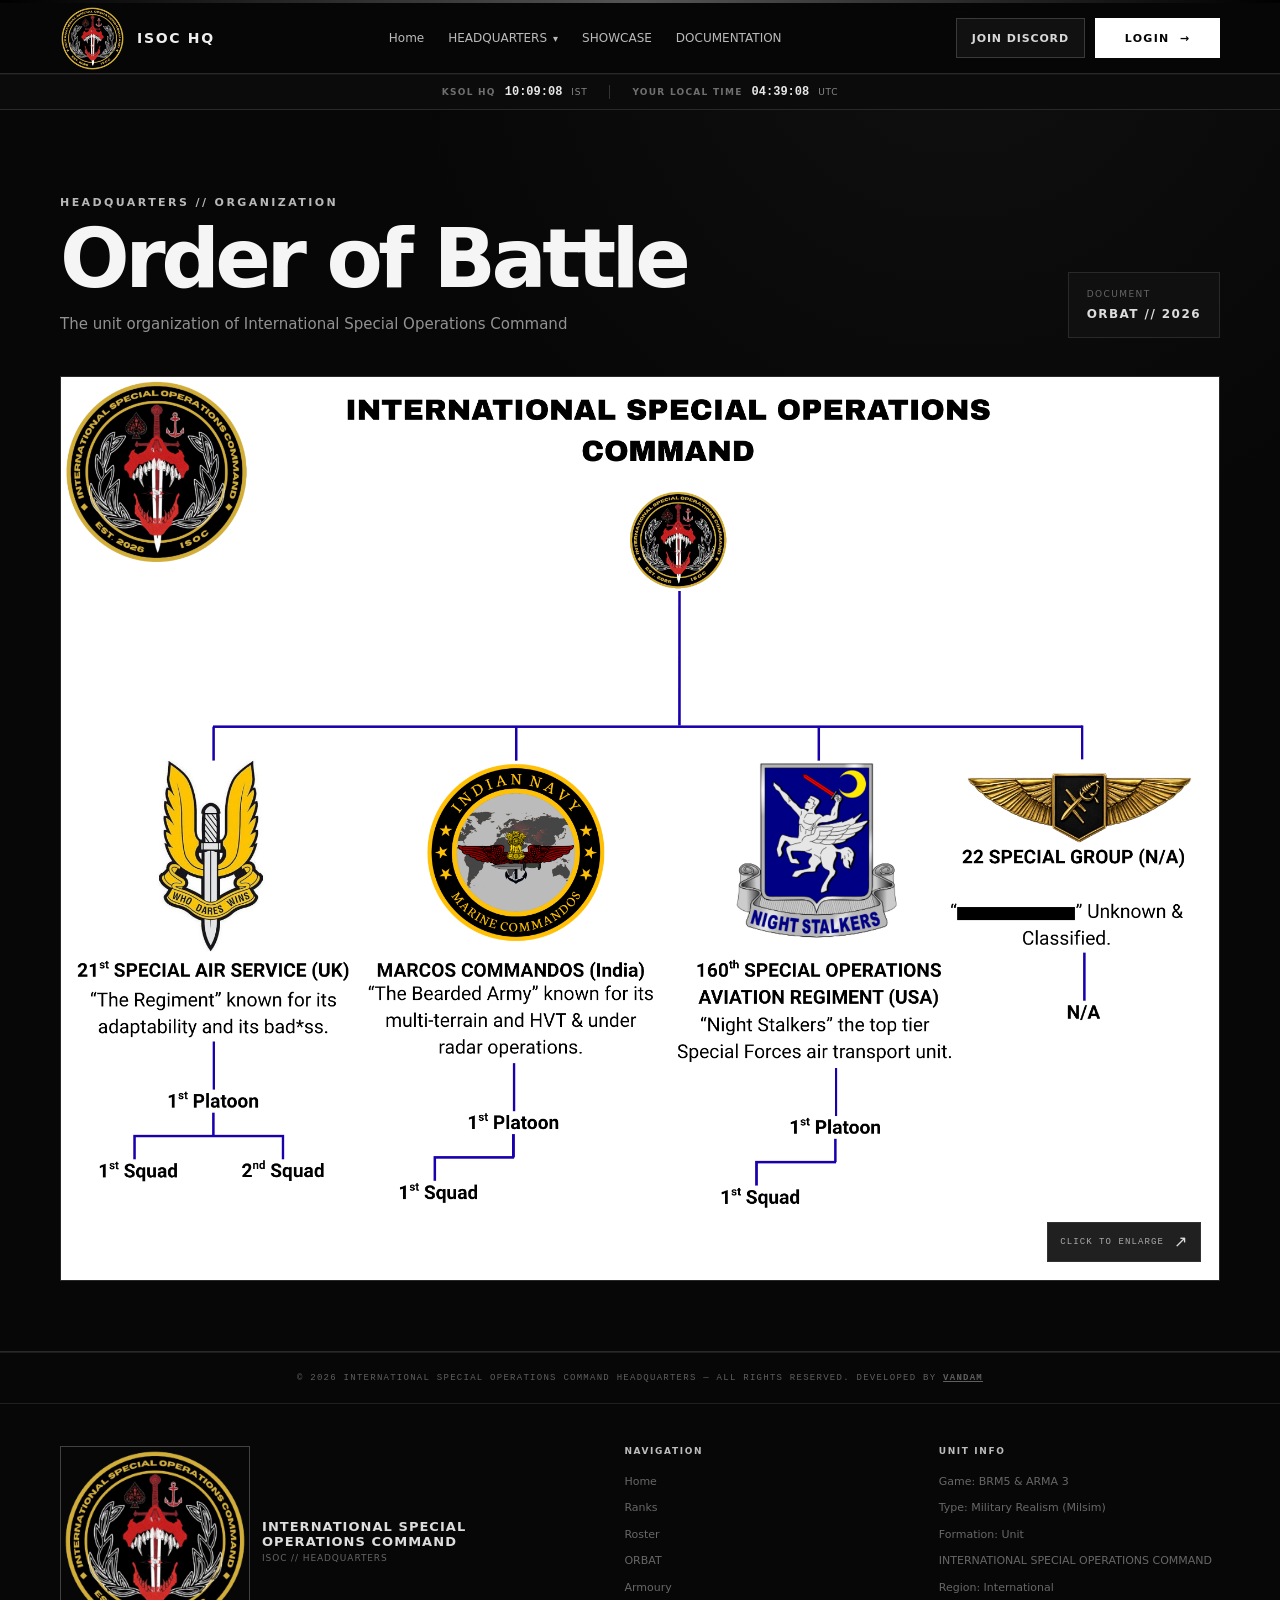
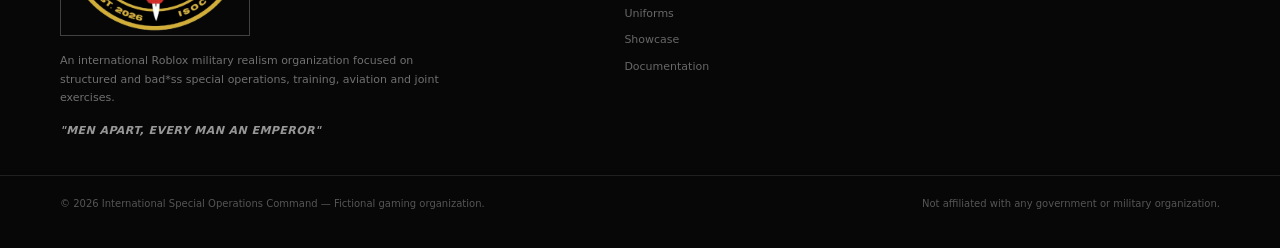
==== appointments.html @ 15262d45 "v0.1" ====
<!doctype html>
<html lang="en">
<head>
    <meta charset="utf-8">
    <meta name="viewport" content="width=device-width, initial-scale=1">

    <title>ISOC - ORBAT</title>

    <link rel="icon" type="image/png" href="web_media/2.png">

    <link rel="stylesheet" href="styles.css">
    <link rel="stylesheet" href="appointments.css">
</head>

<body>

<div class="top"></div>

<!-- NAVIGATION -->
<nav>
  <div class="wrap nav">
    <a class="brand" href="index.html">
      <img src="web_media/INSIGNIA-removebg-preview.png" alt="ISOC Logo" class="nav-logo">
      <span>ISOC HQ</span>
    </a>

    <div class="links">
                
        <a href="index.html">
          Home
        </a>
      <!-- <a href="index.html#about">FACTION STATS</a> -->

      <div class="nav-dropdown">
        <button class="nav-dropdown-toggle" type="button" aria-expanded="false">
          HEADQUARTERS <span class="nav-chevron">▾</span>
        </button>
        <div class="nav-dropdown-menu">
          <a href="ranks.html" class="nav-dropdown-item">
            <span class="dropdown-index">01</span>
            <span>
              <strong>RANKS</strong>
              <small>Rank structure &amp; requirements</small>
            </span>
          </a>
          <a href="roster.html" class="nav-dropdown-item">
            <span class="dropdown-index">02</span>
            <span>
              <strong>ROSTER</strong>
              <small>Faction personnel directory</small>
            </span>
          </a>
          <a href="appointments.html" class="nav-dropdown-item">
            <span class="dropdown-index">03</span>
            <span>
              <strong>ORBAT</strong>
              <small>Organization &amp; appointments</small>
            </span>
          </a>
          <!-- <a href="awards.html" class="nav-dropdown-item">
            <span class="dropdown-index">04</span>
            <span>
              <strong>DECORATIONS</strong>
              <small>Tabs, badges &amp; decorations</small>
            </span>
          </a> -->
           <!-- <a href="qualifications.html" class="nav-dropdown-item">
            <span class="dropdown-index">05</span>
            <span>
              <strong>QUALIFICATIONS</strong>
              <small>Courses, trainings &amp; evaluation boards</small>
            </span>
          </a> -->
          <a href="armoury.html"class="nav-dropdown-item">
            <span class="dropdown-index">04</span>
            <span>
              <strong>ARMOURY</strong>
              <small>Sanctioned weapon systems &amp; mods</small>
            </span>
          </a>
          <a href="uniforms.html" class="nav-dropdown-item">
            <span class="dropdown-index">05</span>
            <span>
              <strong>UNIFORMS</strong>
              <small>Faction dress &amp; uniform codes</small>
            </span>
          </a>
        </div>
      </div>
      <!-- <a href="help.html">HELP CENTRE</a> -->
      <a href="media.html">SHOWCASE</a>
      <a href="documentation.html">DOCUMENTATION</a>
    </div>

    <div class="nav-actions">
      <a href="https://discord.gg/BPrtmmkZ6" class="discord-btn" target="_blank" rel="noopener">JOIN DISCORD</a>
      <a href="login.html" class="enlist-btn">
        <span class="enlist-text">LOGIN</span>
        <span class="enlist-arrow">→</span>
      </a>
    </div>
  </div>
</nav>


<!-- TIME STRIP -->
<div class="time-strip">

    <div class="wrap time-strip-inner">

        <div class="time-block">
            <span class="time-label">KSOL HQ</span>
            <span id="hq-time" class="time-value">--:--:--</span>
            <span class="time-zone">IST</span>
        </div>

        <div class="time-divider"></div>

        <div class="time-block">
            <span class="time-label">YOUR LOCAL TIME</span>
            <span id="local-time" class="time-value">--:--:--</span>
            <span id="local-zone" class="time-zone">LOCAL</span>
        </div>

    </div>

</div>


<main class="orbat-page">

    <!-- =====================================================
         ORBAT
    ====================================================== -->

    <section class="orbat-hero">

        <div class="wrap">

            <div class="orbat-heading">

                <div>
                    <div class="k">
                        HEADQUARTERS // ORGANIZATION
                    </div>

                    <h1>
                        Order of Battle
                    </h1>

                    <p>
                        The unit organization of International Special Operations Command
                    </p>
                </div>

                <div class="orbat-reference">
                    <span>DOCUMENT</span>
                    <strong>ORBAT // 2026</strong>
                </div>

            </div>


            <!-- CLICKABLE ORBAT -->
            <div
                class="orbat-viewer"
                id="orbatViewer"
                role="button"
                tabindex="0"
                aria-label="Enlarge Order of Battle"
            >

                <img
                    src="web_media/ISOC_ORBAT.png"
                    alt="International Special Operations Command Order of Battle"
                    id="orbatImage"
                >

                <div class="orbat-overlay">
                    <span>CLICK TO ENLARGE</span>
                    <span class="orbat-expand">↗</span>
                </div>

            </div>

        </div>

    </section>


    <!-- =====================================================
         APPOINTMENTS
    ====================================================== -->
<!-- 
    <section class="appointments-section">

        <div class="wrap">

            <div class="appointments-header">

                <div>
                    <div class="k">
                        HEADQUARTERS // PERSONNEL STRUCTURE
                    </div>

                    <h2>
                        Appointments
                    </h2>

                    <p>
                        Command, directorate and unit appointments
                        within the Kali Special Operations Legion.
                    </p>
                </div>

                <div class="appointment-count">
                    <span>ESTABLISHMENT</span>
                    <strong id="appointmentCount">00</strong>
                </div>

            </div>


            <div
                id="appointmentsContainer"
                class="appointments-container"
            ></div>

        </div>

    </section> -->

</main>


<!-- =====================================================
     IMAGE LIGHTBOX
====================================================== -->

<div
    class="orbat-lightbox"
    id="orbatLightbox"
    aria-hidden="true"
>

    <button
        class="lightbox-close"
        id="lightboxClose"
        type="button"
        aria-label="Close image"
    >
        ×
    </button>

    <div class="lightbox-content">

        <img
            src="web_media/ISOC_ORBAT.png"
            alt="Enlarged ISOC Order of Battle"
        >

    </div>

</div>


<!-- FOOTER -->
<footer class="site-footer">

    <!-- TOP COPYRIGHT LINE -->
    <div class="footer-top">

        <div class="wrap footer-top-inner">© 2026 INTERNATIONAL SPECIAL OPERATIONS COMMAND HEADQUARTERS — ALL RIGHTS RESERVED. DEVELOPED BY <a href="https://www.instagram.com/obi_onenairobi/"><b><u>VANDAM</u></b></a></div>

    </div>


    <!-- MAIN FOOTER -->
    <div class="footer-main">

        <div class="wrap footer-grid">


            <!-- =================================================
                 ORGANIZATION INFO
            ================================================== -->

            <div class="footer-brand">

                <div class="footer-brand-title">

                    <img src="web_media/INSIGNIA-removebg-preview.png" alt="KSOL Logo" class="footer-logo">

                    <div>

                        <strong>
                            INTERNATIONAL SPECIAL OPERATIONS COMMAND
                        </strong>

                        <small>
                            ISOC // HEADQUARTERS
                        </small>

                    </div>

                </div>


                <p>
                    An international Roblox military realism
                    organization focused on structured and bad*ss
                    special operations, training,
                    aviation and joint exercises.
                </p>


                <em>
                    "MEN APART, EVERY MAN AN EMPEROR"
                </em>

            </div>



            <!-- =================================================
                 NAVIGATION
            ================================================== -->

            <div class="footer-column">

                <h4>
                    NAVIGATION
                </h4>

                <a href="index.html">
                    Home
                </a>

                <a href="ranks.html">
                    Ranks
                </a>

                <a href="roster.html">
                    Roster
                </a>

                <a href="appointments.html">
                    ORBAT
                </a>

                <!-- <a href="awards.html">
                    Decorations
                </a>

                <a href="qualifications.html">
                    Qualifications
                </a> -->
                <a href="armoury.html">
                    Armoury
                </a>
                <a href="uniforms.html">
                    Uniforms
                </a>
                <!-- <a href="#">
                    Job Centre
                </a> -->
                <a href="media.html">
                    Showcase
                </a>
                <a href="documentation.html">
                    Documentation
                </a>

            </div>



            <!-- =================================================
                 UNIT INFORMATION
            ================================================== -->

            <div class="footer-column">

                <h4>
                    UNIT INFO
                </h4>

                <span>
                    Game: BRM5 & ARMA 3
                </span>

                <span>
                    Type: Military Realism (Milsim)
                </span>

                <span>
                    Formation: Unit
                </span>

                <span>
                    INTERNATIONAL SPECIAL OPERATIONS COMMAND
                </span>

                <span>
                    Region: International
                </span>

            </div>

        </div>

    </div>


    <!-- =========================================================
         BOTTOM LEGAL LINE
    ========================================================== -->

    <div class="footer-bottom">

        <div class="wrap footer-bottom-inner">

            <span>
                © 2026 International Special Operations Command —
                Fictional gaming organization.
            </span>

            <span>
                Not affiliated with any government or military organization.
            </span>

        </div>

    </div>

</footer>


<script src="script.js"></script>
<script src="appointments.js"></script>

</body>
</html>
---- styles.css ----
/* =========================================================
   GLOBAL VARIABLES
========================================================= */

:root {
      /* Main colors */
      --bg: #070707;
      --p: #0d0d0d;
      --p2: #151515;

      /* Borders / separators */
      --line: #292929;
      --line-light: #3b3b3b;

      /* Text */
      --text: #eeeeee;
      --muted: #8d8d8d;
      --silver: #b8b8b8;
      --white: #f5f5f5;

      /* Accent shades */
      --graphite: #1b1b1b;
      --charcoal: #111111;
      --black: #000000;
}


/* =========================================================
   GLOBAL RESET
========================================================= */

* {
      box-sizing: border-box;
}


html {
      scroll-behavior: smooth;
}


body {
      margin: 0;

      background:
            radial-gradient(circle at 75% 0,
                  rgba(120, 120, 120, 0.08),
                  transparent 35rem),
            var(--bg);

      color: var(--text);

      font:
            14px system-ui,
            -apple-system,
            BlinkMacSystemFont,
            "Segoe UI",
            sans-serif;
}


a {
      color: inherit;

      text-decoration: none;
}


/* =========================================================
   MAIN CONTAINER
========================================================= */

.wrap {
      width: min(1160px, calc(100% - 36px));

      margin: auto;
}


/* =========================================================
   TOP ACCENT LINE
========================================================= */

.top {
      height: 3px;

      background:
            linear-gradient(90deg,
                  #000000,
                  #555555,
                  #000000);
}


/* =========================================================
   NAVIGATION
========================================================= */

nav {
      position: sticky;

      top: 0;

      z-index: 5;

      background: rgba(7, 7, 7, 0.94);

      backdrop-filter: blur(10px);

      border-bottom: 1px solid var(--line);
}


.nav {
      height: 70px;

      display: flex;

      align-items: center;

      justify-content: space-between;
}


/* =========================================================
   NAV ACTIONS
========================================================= */

.nav-actions {
      display: flex;

      align-items: center;

      gap: 10px;
}


/* =========================================================
   JOIN DISCORD BUTTON
========================================================= */

.discord-btn {
      display: inline-flex;

      align-items: center;
      justify-content: center;

      height: 40px;

      padding: 0 15px;

      border: 1px solid #3a3a3a;

      background: #111111;

      color: #d8d8d8;

      font-size: 11px;

      font-weight: 800;

      letter-spacing: 0.08em;

      transition:
            background 0.2s ease,
            border-color 0.2s ease,
            color 0.2s ease;
}


.discord-btn:hover {
      background: #1b1b1b;

      border-color: #666666;

      color: #ffffff;
}


/* =========================================================
   ENLIST BUTTON
========================================================= */

.enlist-btn {
      position: relative;

      display: inline-flex;

      align-items: center;
      justify-content: center;

      gap: 10px;

      height: 40px;

      min-width: 125px;

      padding: 0 15px;

      overflow: hidden;

      border: 1px solid #ffffff;

      background: #ffffff;

      color: #050505;

      font-size: 11px;

      font-weight: 900;

      letter-spacing: 0.12em;

      text-decoration: none;

      isolation: isolate;

      transition:
            color 0.25s ease,
            background 0.25s ease;
}


/* Moving scan line */

.enlist-btn::before {
      content: "";

      position: absolute;

      top: 0;
      left: -120%;

      width: 80%;
      height: 100%;

      background:
            linear-gradient(90deg,
                  transparent,
                  rgba(0, 0, 0, 0.18),
                  transparent);

      transform: skewX(-20deg);

      animation:
            enlistScan 2.8s linear infinite;

      z-index: -1;
}


/* Nanotech grid */

.enlist-btn::after {
      content: "";

      position: absolute;

      inset: 3px;

      background:
            linear-gradient(90deg,
                  transparent 48%,
                  rgba(0, 0, 0, 0.10) 49%,
                  transparent 50%),
            linear-gradient(0deg,
                  transparent 48%,
                  rgba(0, 0, 0, 0.10) 49%,
                  transparent 50%);

      background-size: 8px 8px;

      opacity: 0;

      transition: opacity 0.25s ease;

      pointer-events: none;
}


.enlist-btn:hover {
      background: #050505;

      color: #ffffff;
}


.enlist-btn:hover::after {
      opacity: 1;
}


.enlist-btn:hover .enlist-arrow {
      transform: translateX(4px);
}


.enlist-text,
.enlist-arrow {
      position: relative;

      z-index: 2;
}


.enlist-arrow {
      transition:
            transform 0.2s ease;
}


/* =========================================================
   ENLIST ANIMATION
========================================================= */

@keyframes enlistScan {

      0% {
            left: -120%;
      }

      100% {
            left: 150%;
      }

}


/* =========================================================
   LIVE TIME STRIP
========================================================= */

.time-strip {
      width: 100%;

      background: #0b0b0b;

      border-bottom: 1px solid var(--line);

      border-top: 1px solid #151515;
}


.time-strip-inner {
      min-height: 34px;

      display: flex;

      align-items: center;

      justify-content: center;

      gap: 22px;
}


.time-block {
      display: flex;

      align-items: center;

      gap: 9px;
}


.time-label {
      color: #6f6f6f;

      font-size: 9px;

      font-weight: 800;

      letter-spacing: 0.14em;
}


.time-value {
      color: #e8e8e8;

      font-family:
            "Courier New",
            monospace;

      font-size: 12px;

      font-weight: 700;
}


.time-zone {
      color: #888888;

      font-size: 9px;

      letter-spacing: 0.08em;
}


.time-divider {
      width: 1px;

      height: 14px;

      background: #333333;
}


/* =========================================================
   BRAND
========================================================= */

.brand {
      font-weight: 800;

      letter-spacing: 0.12em;

      display: flex;

      gap: 12px;

      align-items: center;
}


/* =========================================================
   NAVBAR LOGO
========================================================= */

.nav-logo {
      width: 65px;
      height: 65px;

      object-fit: contain;

      display: block;
}


/* =========================================================
   NAVIGATION LINKS
========================================================= */

.links {
      display: flex;

      gap: 24px;

      color: #bababa;

      font-size: 12px;
}


.links a {
      transition: color 0.2s ease;
}


.links a:hover {
      color: #ffffff;
}


/* =========================================================
   HERO SECTION
========================================================= */

.hero {
      min-height: 680px;

      display: flex;
      align-items: center;
      justify-content: center;

      text-align: center;

      background:
            linear-gradient(rgba(0, 0, 0, 0.62),
                  rgba(0, 0, 0, 0.78)),
            url("web_media/2.jpeg");

      background-size: cover;
      background-position: center;
      background-repeat: no-repeat;

      border-bottom: 1px solid var(--line);
}

.hero-logo {
      width: 220px;
      height: 220px;

      object-fit: contain;

      display: block;

      margin: 0;

      filter:
            drop-shadow(0 10px 25px rgba(0, 0, 0, 0.65));
}

.hero .wrap {
      display: flex;
      flex-direction: column;
      align-items: center;
}


/* =========================================================
   HERO SMALL HEADER
========================================================= */

.ey {
      font-size: 11px;

      letter-spacing: 0.22em;

      color: var(--silver);

      font-weight: 800;
}


/* =========================================================
   HERO MAIN TITLE
========================================================= */

.hero h1 {
      font-size: clamp(50px, 8vw, 90px);

      line-height: 0.9;

      letter-spacing: -0.055em;

      margin: 18px 0 20px;

      color: var(--white);
}


/* =========================================================
   HERO DESCRIPTION
========================================================= */

.hero p {
      max-width: 700px;

      margin-left: auto;

      margin-right: auto;

      color: #b0b0b0;

      line-height: 1.7;

      font-size: 17px;
}


/* =========================================================
   BUTTONS
========================================================= */

.btn {
      display: inline-block;

      margin: 26px 10px 0 0;

      padding: 12px 18px;

      border: 1px solid #444444;

      border-radius: 0;

      background: #151515;

      color: #eeeeee;

      font-weight: 700;

      font-size: 12px;

      transition:
            background 0.2s ease,
            border-color 0.2s ease,
            transform 0.2s ease;
}


.btn:hover {
      background: #222222;

      border-color: #666666;

      transform: translateY(-1px);
}


.btn.alt {
      background: transparent;

      border-color: var(--line);

      color: #bdbdbd;
}


.btn.alt:hover {
      background: #111111;

      color: #ffffff;

      border-color: #444444;
}


/* =========================================================
   GENERAL SECTIONS
========================================================= */

section {
      padding: 78px 0;

      border-bottom: 1px solid var(--line);
}

/* =========================================================
   CURRENT SITREP
========================================================= */

.sitrep-title {
      display: inline-block;

      font-size: 15px;

      font-weight: 900;

      letter-spacing: 0.12em;

      color: var(--text);

      margin-bottom: 4px;
}


.sitrep-label {
      font-weight: 700;

      color: var(--silver);

      letter-spacing: 0.04em;
}

/* =========================================================
   ACTIVE STATUS INDICATOR
========================================================= */

.status-active {
      display: inline-flex;

      align-items: center;

      gap: 7px;

      color: #3f8f4f;

      font-weight: 800;
}


.status-dot {
      width: 8px;
      height: 8px;

      background: #3f8f4f;

      border-radius: 50%;

      display: inline-block;

      box-shadow:
            0 0 0 0 rgba(63, 143, 79, 0.7);

      animation:
            statusPulse 1.6s infinite;
}


@keyframes statusPulse {

      0% {
            box-shadow:
                  0 0 0 0 rgba(63, 143, 79, 0.7);

            opacity: 1;
      }

      70% {
            box-shadow:
                  0 0 0 7px rgba(63, 143, 79, 0);

            opacity: 0.8;
      }

      100% {
            box-shadow:
                  0 0 0 0 rgba(63, 143, 79, 0);

            opacity: 1;
      }
}


/* =========================================================
   SECTION KICKER
========================================================= */

.k {
      font-size: 11px;

      letter-spacing: 0.22em;

      color: var(--silver);

      font-weight: 800;
}


/* =========================================================
   SECTION HEADINGS
========================================================= */

h2 {
      font-size: 40px;

      line-height: 1;

      margin: 12px 0;

      color: var(--white);

      letter-spacing: -0.03em;
}


/* =========================================================
   SECTION DESCRIPTION
========================================================= */

.lead {
      max-width: 760px;

      color: #9d9d9d;

      line-height: 1.7;
}


/* =========================================================
   COMMAND BRIEFING
========================================================= */

.briefgrid {
      display: grid;

      grid-template-columns: 1.2fr 0.8fr;

      gap: 20px;

      margin-top: 30px;
}


/* =========================================================
   BRIEFING BOX
========================================================= */

.brief {
      padding: 24px;

      background:
            linear-gradient(180deg,
                  #151515,
                  #0b0b0b);

      border: 1px solid #292929;

      border-left: 3px solid #555555;

      border-radius: 4px;

      font:
            13px / 2 "Courier New",
            monospace;

      color: #c8c8c8;
}


/* =========================================================
   STATISTICS
========================================================= */

.stats {
      display: grid;

      grid-template-columns: 1fr 1fr;

      gap: 12px;
}


.stat {
      padding: 22px;

      border: 1px solid var(--line);

      border-radius: 4px;

      background: #0d0d0d;
}


.stat b {
      display: block;

      font-size: 30px;

      color: var(--white);
}


.stat span {
      color: #7f7f7f;

      font-size: 10px;

      letter-spacing: 0.1em;
}


/* =========================================================
   CARDS
========================================================= */

.cards {
      display: grid;

      grid-template-columns: repeat(4, 1fr);

      gap: 14px;

      margin-top: 30px;
}


.card {
      padding: 21px;

      background:
            linear-gradient(180deg,
                  #171717,
                  #0d0d0d);

      border: 1px solid #282828;

      border-radius: 4px;
}


/* =========================================================
   OPERATIONAL STATISTICS STRIP
========================================================= */

.stats-strip {
      margin-top: 32px;

      display: grid;

      grid-template-columns: repeat(4, 1fr);

      border-top: 1px solid var(--line);
      border-bottom: 1px solid var(--line);
}


.stat-item {
      min-height: 95px;

      display: flex;

      flex-direction: column;

      align-items: center;
      justify-content: center;

      padding: 18px 12px;

      text-align: center;

      border-right: 1px solid var(--line);
}


.stat-item:last-child {
      border-right: none;
}


.stat-item strong {
      font-size: 30px;

      line-height: 1;

      font-weight: 700;

      color: var(--text);
}


.stat-item span {
      margin-top: 8px;

      font-size: 9px;

      letter-spacing: 0.16em;

      color: var(--muted);

      font-weight: 700;
}


/* =========================================================
   SMALL CARD LABEL
========================================================= */

.tag {
      display: inline-block;

      padding: 5px 8px;

      border: 1px solid #444444;

      border-radius: 999px;

      color: #c8c8c8;

      font:
            10px "Courier New";

      letter-spacing: 0.12em;
}


/* =========================================================
   CARD HEADING
========================================================= */

.card h3 {
      margin: 14px 0 9px;

      font-size: 16px;

      color: #eeeeee;
}


/* =========================================================
   CARD DESCRIPTION
========================================================= */

.card p {
      margin: 0;

      color: #929292;

      line-height: 1.65;

      font-size: 12px;
}


/* =========================================================
   OPERATIONS / AAR
========================================================= */

.ops {
      display: grid;

      gap: 10px;

      margin-top: 30px;
}


/* =========================================================
   INDIVIDUAL OPERATION ROW
========================================================= */

.op {
      display: grid;

      grid-template-columns: 120px 1fr 100px;

      gap: 16px;

      align-items: center;

      padding: 17px;

      border: 1px solid var(--line);

      background: #0d0d0d;

      border-radius: 4px;
}


/* =========================================================
   OPERATION NUMBER
========================================================= */

.num {
      font-family: monospace;

      color: #b8b8b8;
}


/* =========================================================
   OPERATION DETAILS
========================================================= */

.op small {
      color: #858585;
}


/* =========================================================
   OPERATION STATUS
========================================================= */

.status {
      justify-self: end;

      font-size: 9px;

      color: #cccccc;

      border: 1px solid #444444;

      padding: 6px 8px;

      border-radius: 999px;

      letter-spacing: 0.12em;
}


/* =========================================================
   RECRUITMENT
========================================================= */

.recruit {
      display: grid;

      grid-template-columns: 1fr 0.85fr;

      gap: 24px;
}


/* =========================================================
   RECRUITMENT STEPS
========================================================= */

.steps {
      display: grid;

      gap: 9px;

      margin-top: 24px;
}


.step {
      display: grid;

      grid-template-columns: 36px 1fr;

      gap: 12px;

      padding: 12px 0;

      border-bottom: 1px solid var(--line);
}


/* =========================================================
   STEP NUMBER
========================================================= */

.n {
      width: 30px;
      height: 30px;

      border: 1px solid #444444;

      border-radius: 4px;

      display: grid;

      place-items: center;

      color: #bdbdbd;

      font-family: monospace;
}


/* =========================================================
   STEP HEADING
========================================================= */

.step h4 {
      margin: 0 0 4px;

      color: #eeeeee;
}


/* =========================================================
   STEP DESCRIPTION
========================================================= */

.step p {
      margin: 0;

      color: #878787;

      font-size: 12px;

      line-height: 1.5;
}


/* =========================================================
   FOOTER
========================================================= */

/* =========================================================
   SITE FOOTER
========================================================= */

.site-footer {
      background: #070707;

      color: #888888;

      border-top: 1px solid #1d1d1d;
}


/* =========================================================
   TOP COPYRIGHT BAR
========================================================= */

.footer-top {
      padding: 20px 0;

      border-bottom: 1px solid #202020;
}


.footer-top-inner {
      font-family: "Courier New", monospace;

      font-size: 9px;

      letter-spacing: 0.14em;

      color: #5f5f5f;

      text-align: center;
}


/* =========================================================
   MAIN FOOTER
========================================================= */

.footer-main {
      padding: 42px 0 38px;
}


.footer-grid {
      display: grid;

      grid-template-columns:
            1.55fr 0.75fr 0.9fr;

      gap: 80px;
}


/* =========================================================
   ORGANIZATION INFORMATION
========================================================= */

.footer-brand-title {
      display: flex;

      align-items: center;

      gap: 12px;

      margin-bottom: 16px;
}


.footer-logo {
      width: 34px;
      height: 34px;

      display: grid;

      place-items: center;

      border: 1px solid #414141;

      color: #d0d0d0;

      font:
            10px "Courier New";

      font-weight: 800;
}


.footer-brand-title strong {
      display: block;

      font-size: 13px;

      letter-spacing: 0.08em;

      color: #dddddd;
}


.footer-brand-title small {
      display: block;

      margin-top: 4px;

      color: #666666;

      font-size: 9px;

      letter-spacing: 0.1em;
}


.footer-brand p {
      max-width: 390px;

      margin: 0 0 13px;

      color: #707070;

      line-height: 1.7;

      font-size: 11px;
}


.footer-brand em {
      color: #979797;

      font-size: 11px;

      font-weight: 700;

      letter-spacing: 0.04em;
}


/* =========================================================
   FOOTER COLUMNS
========================================================= */

.footer-column {
      display: flex;

      flex-direction: column;

      align-items: flex-start;
}


.footer-column h4 {
      margin: 0 0 18px;

      color: #bdbdbd;

      font-size: 9px;

      letter-spacing: 0.18em;

      font-weight: 800;
}


.footer-column a,
.footer-column span {
      margin-bottom: 11px;

      color: #676767;

      font-size: 11px;

      line-height: 1.4;

      transition: color 0.2s ease;
}


.footer-column a:hover {
      color: #d0d0d0;
}


/* =========================================================
   BOTTOM LEGAL BAR
========================================================= */

/* =========================================================
   SITE FOOTER
========================================================= */

.site-footer {
      background: #070707;

      color: #888888;

      border-top: 1px solid #1d1d1d;
}


/* =========================================================
   TOP COPYRIGHT BAR
========================================================= */

.footer-top {
      padding: 20px 0;

      border-bottom: 1px solid #202020;
}


.footer-top-inner {
      font-family: "Courier New", monospace;

      font-size: 9px;

      letter-spacing: 0.14em;

      color: #5f5f5f;

      text-align: center;
}


/* =========================================================
   MAIN FOOTER
========================================================= */

.footer-main {
      padding: 42px 0 38px;
}


.footer-grid {
      display: grid;

      grid-template-columns:
            1.55fr 0.75fr 0.9fr;

      gap: 80px;
}


/* =========================================================
   ORGANIZATION INFORMATION
========================================================= */

.footer-brand-title {
      display: flex;

      align-items: center;

      gap: 12px;

      margin-bottom: 16px;
}


.footer-logo {
      width: 34px;
      height: 34px;

      display: grid;

      place-items: center;

      border: 1px solid #414141;

      color: #d0d0d0;

      font:
            10px "Courier New";

      font-weight: 800;
}


.footer-brand-title strong {
      display: block;

      font-size: 13px;

      letter-spacing: 0.08em;

      color: #dddddd;
}


.footer-brand-title small {
      display: block;

      margin-top: 4px;

      color: #666666;

      font-size: 9px;

      letter-spacing: 0.1em;
}


.footer-brand p {
      max-width: 390px;

      margin: 0 0 13px;

      color: #707070;

      line-height: 1.7;

      font-size: 11px;
}


.footer-brand em {
      color: #979797;

      font-size: 11px;

      font-weight: 700;

      letter-spacing: 0.04em;
}


/* =========================================================
   FOOTER COLUMNS
========================================================= */

.footer-column {
      display: flex;

      flex-direction: column;

      align-items: flex-start;
}


.footer-column h4 {
      margin: 0 0 18px;

      color: #bdbdbd;

      font-size: 9px;

      letter-spacing: 0.18em;

      font-weight: 800;
}


.footer-column a,
.footer-column span {
      margin-bottom: 11px;

      color: #676767;

      font-size: 11px;

      line-height: 1.4;

      transition: color 0.2s ease;
}


.footer-column a:hover {
      color: #d0d0d0;
}


/* =========================================================
   BOTTOM LEGAL BAR
========================================================= */

.footer-bottom {
      border-top: 1px solid #202020;

      padding: 20px 0 36px;
}


.footer-bottom-inner {
      display: flex;

      align-items: center;

      justify-content: space-between;

      gap: 30px;

      color: #555555;

      font-size: 10px;

      line-height: 1.6;
}

/* =========================================================
   FOOTER LOGO
========================================================= */

.footer-logo {
      width: 190px;
      height: 190px;

      object-fit: contain;

      display: block;
}

/* =========================================================
   TABLET / MEDIUM SCREEN
========================================================= */

@media (max-width: 900px) {

      .cards {
            grid-template-columns: 1fr 1fr;
      }


      .briefgrid {
            grid-template-columns: 1fr;
      }


      .recruit {
            grid-template-columns: 1fr;
      }


      .links {
            display: none;
      }

      .stats-strip {
            grid-template-columns: 1fr 1fr;
      }

      .stat-item:nth-child(2) {
            border-right: none;
      }

      .stat-item:nth-child(-n + 2) {
            border-bottom: 1px solid var(--line);
      }

      .nav-actions {
            gap: 6px;
      }

      .discord-btn {
            display: none;
      }

      .enlist-btn {
            min-width: 105px;
      }

      .footer-grid {
            grid-template-columns: 1fr 1fr;

            gap: 40px;
      }

      .footer-brand {
            grid-column: 1 / -1;
      }

}


/* =========================================================
   MOBILE
========================================================= */

@media (max-width: 560px) {

      .cards {
            grid-template-columns: 1fr;
      }


      .op {
            grid-template-columns: 1fr;
      }


      .status {
            justify-self: start;
      }


      .hero h1 {
            font-size: 54px;
      }

      .stats-strip {
            grid-template-columns: 1fr;
      }

      .stat-item {
            border-right: none;
            border-bottom: 1px solid var(--line);
      }

      .stat-item:last-child {
            border-bottom: none;
      }

      .time-strip-inner {
            min-height: 30px;

            gap: 10px;
      }

      .time-label {
            display: none;
      }

      .time-divider {
            height: 11px;
      }

      .footer-grid {
            grid-template-columns: 1fr;

            gap: 32px;
      }

      .footer-brand {
            grid-column: auto;
      }


      .footer-bottom-inner {
            flex-direction: column;

            align-items: flex-start;

            gap: 8px;
      }

}

/* =========================================================
   HQ DROPDOWN
========================================================= */

.nav-dropdown {
    position: relative;
    display: inline-flex;
    align-items: center;
}

.nav-dropdown-toggle {
    appearance: none;
    border: 0;
    background: transparent;
    color: #bababa;
    padding: 0;
    margin: 0;
    font: inherit;
    font-size: 12px;
    cursor: pointer;
    display: inline-flex;
    align-items: center;
    gap: 6px;
    transition: color 0.2s ease;
}

.nav-dropdown-toggle:hover,
.nav-dropdown.open .nav-dropdown-toggle {
    color: #ffffff;
}

.nav-chevron {
    font-size: 10px;
    transition: transform 0.2s ease;
}

.nav-dropdown.open .nav-chevron {
    transform: rotate(180deg);
}

.nav-dropdown-menu {
    position: absolute;
    top: calc(100% + 14px);
    left: 50%;
    transform: translate(-50%, -6px);
    width: 285px;
    padding: 8px;
    background: rgba(14, 14, 14, 0.98);
    border: 1px solid #2e2e2e;
    box-shadow: 0 18px 45px rgba(0, 0, 0, 0.42);
    opacity: 0;
    visibility: hidden;
    pointer-events: none;
    transition:
        opacity 0.16s ease,
        transform 0.16s ease,
        visibility 0.16s ease;
}

.nav-dropdown.open .nav-dropdown-menu {
    opacity: 1;
    visibility: visible;
    pointer-events: auto;
    transform: translate(-50%, 0);
}

.nav-dropdown-item {
    display: grid;
    grid-template-columns: 34px 1fr;
    gap: 10px;
    align-items: center;
    padding: 11px 10px;
    border: 1px solid transparent;
    color: #dcdcdc;
    transition:
        background 0.16s ease,
        border-color 0.16s ease,
        color 0.16s ease;
}

.nav-dropdown-item:hover {
    background: #191919;
    border-color: #333333;
    color: #ffffff;
}

.dropdown-index {
    font:
        10px
        "Courier New",
        monospace;
    color: #777777;
    letter-spacing: 0.08em;
}

.nav-dropdown-item strong {
    display: block;
    font-size: 11px;
    letter-spacing: 0.14em;
}

.nav-dropdown-item small {
    display: block;
    margin-top: 4px;
    color: #777777;
    font-size: 10px;
    line-height: 1.35;
}

/* =========================================================
   RANKS PAGE
========================================================= */

.rank-page {
    min-height: 100vh;
}

.rank-hero {
    padding: 86px 0 50px;
    border-bottom: 1px solid var(--line);
}

.rank-hero-grid {
    display: grid;
    grid-template-columns: 1.1fr 0.9fr;
    gap: 28px;
    align-items: end;
}

.rank-hero h1 {
    margin: 12px 0 16px;
    font-size: clamp(42px, 7vw, 76px);
    line-height: 0.93;
    letter-spacing: -0.05em;
    color: var(--white);
}

.rank-hero p {
    max-width: 700px;
    margin: 0;
    color: #9d9d9d;
    line-height: 1.7;
    font-size: 15px;
}

.rank-note {
    padding: 20px;
    background: linear-gradient(180deg, #151515, #0c0c0c);
    border: 1px solid #292929;
    border-left: 3px solid #555555;
}

.rank-note strong {
    display: block;
    color: #eeeeee;
    font-size: 12px;
    letter-spacing: 0.13em;
    margin-bottom: 8px;
}

.rank-note p {
    margin: 0;
    color: #818181;
    font-size: 12px;
    line-height: 1.6;
}

.rank-controls {
    position: sticky;
    top: 70px;
    z-index: 4;
    padding: 18px 0;
    background: rgba(7, 7, 7, 0.94);
    backdrop-filter: blur(12px);
    border-bottom: 1px solid var(--line);
}

.rank-controls-inner {
    display: grid;
    grid-template-columns: 1.25fr 1fr;
    gap: 12px;
    align-items: center;
}

.rank-search {
    width: 100%;
    height: 42px;
    padding: 0 14px;
    border: 1px solid #303030;
    background: #0d0d0d;
    color: #eeeeee;
    outline: none;
    font: inherit;
}

.rank-search::placeholder {
    color: #666666;
}

.rank-search:focus {
    border-color: #555555;
}

.rank-filters {
    display: flex;
    gap: 8px;
    flex-wrap: wrap;
    justify-content: flex-end;
}

.rank-filter {
    border: 1px solid #303030;
    background: #0e0e0e;
    color: #8b8b8b;
    padding: 9px 11px;
    font-size: 10px;
    letter-spacing: 0.08em;
    cursor: pointer;
    transition:
        background 0.16s ease,
        color 0.16s ease,
        border-color 0.16s ease;
}

.rank-filter:hover,
.rank-filter.active {
    background: #e9e9e9;
    color: #111111;
    border-color: #e9e9e9;
}

.rank-main {
    padding: 48px 0 78px;
}

.rank-section {
    margin-bottom: 48px;
}

.rank-section:last-child {
    margin-bottom: 0;
}

.rank-section-header {
    display: flex;
    align-items: end;
    justify-content: space-between;
    gap: 20px;
    margin-bottom: 18px;
}

.rank-section-header h2 {
    margin: 8px 0 0;
    font-size: 24px;
    line-height: 1.15;
}

.rank-count {
    color: #646464;
    font:
        10px
        "Courier New",
        monospace;
    letter-spacing: 0.12em;
}

.rank-grid {
    display: grid;
    grid-template-columns: repeat(2, minmax(0, 1fr));
    gap: 10px;
}

.rank-card {
    border: 1px solid #282828;
    background: linear-gradient(180deg, #151515, #0d0d0d);
    transition:
        border-color 0.16s ease,
        transform 0.16s ease,
        background 0.16s ease;
}

.rank-card:hover {
    border-color: #444444;
    transform: translateY(-2px);
}

.rank-card.hidden {
    display: none;
}

.rank-card-button {
    width: 100%;
    border: 0;
    background: transparent;
    color: inherit;
    text-align: left;
    cursor: pointer;
    padding: 17px;
}

.rank-card-top {
    display: flex;
    align-items: center;
    gap: 12px;
}

.rank-badge {
    width: 46px;
    height: 46px;
    flex: 0 0 auto;
    display: grid;
    place-items: center;
    border: 1px solid #444444;
    background: #0a0a0a;
    color: #dddddd;
    font:
        11px
        "Courier New",
        monospace;
    font-weight: 800;
}

.rank-meta {
    min-width: 0;
}

.rank-code {
    font:
        10px
        "Courier New",
        monospace;
    color: #707070;
    letter-spacing: 0.1em;
}

.rank-name {
    margin-top: 3px;
    color: #eeeeee;
    font-size: 16px;
    font-weight: 800;
}

.rank-level {
    margin-left: auto;
    white-space: nowrap;
    color: #bdbdbd;
    font:
        10px
        "Courier New",
        monospace;
}

.rank-preview {
    margin-top: 12px;
    color: #828282;
    font-size: 11px;
    line-height: 1.55;
}

.rank-detail {
    display: none;
    padding: 0 17px 17px;
}

.rank-card.expanded .rank-detail {
    display: block;
}

.rank-detail-row {
    display: grid;
    grid-template-columns: 100px 1fr;
    gap: 10px;
    padding-top: 9px;
    margin-top: 9px;
    border-top: 1px solid #222222;
    font-size: 11px;
    line-height: 1.5;
}

.rank-detail-label {
    color: #5f5f5f;
    text-transform: uppercase;
    letter-spacing: 0.08em;
    font-size: 9px;
    font-weight: 800;
}

.rank-detail-value {
    color: #a8a8a8;
}

.rank-legend {
    margin-top: 18px;
    border-top: 1px solid var(--line);
    border-bottom: 1px solid var(--line);
}

.rank-legend-row {
    display: grid;
    grid-template-columns: 130px 1fr;
    gap: 18px;
    padding: 15px 0;
    border-bottom: 1px solid #1f1f1f;
}

.rank-legend-row:last-child {
    border-bottom: 0;
}

.rank-legend-code {
    font:
        10px
        "Courier New",
        monospace;
    color: #c8c8c8;
    font-weight: 800;
}

.rank-legend-text {
    color: #858585;
    font-size: 11px;
    line-height: 1.6;
}

/* ==========================================
   RANK INSIGNIA HOLDER
========================================== */

.rank-insignia {
    width: 58px;
    height: 48px;
    flex: 0 0 58px;

    display: flex;
    align-items: center;
    justify-content: center;

    border: 1px solid rgba(255, 255, 255, 0.12);
    background: rgba(255, 255, 255, 0.02);

    overflow: hidden;
}

.rank-insignia img {
    width: 100%;
    height: 100%;

    object-fit: contain;

    padding: 5px;

    display: block;
}


@media (max-width: 900px) {
    .nav-dropdown-menu {
        right: 0;
        left: auto;
        transform: translateY(-6px);
    }

    .nav-dropdown.open .nav-dropdown-menu {
        transform: translateY(0);
    }

    .rank-hero-grid,
    .rank-controls-inner,
    .rank-grid {
        grid-template-columns: 1fr;
    }

    .rank-filters {
        justify-content: flex-start;
    }

    .rank-controls {
        top: 70px;
    }
}

@media (max-width: 560px) {
    .rank-hero {
        padding-top: 58px;
    }

    .rank-section-header {
        align-items: flex-start;
        flex-direction: column;
        gap: 8px;
    }

    .rank-legend-row {
        grid-template-columns: 1fr;
        gap: 6px;
    }
}

@media (prefers-reduced-motion: reduce) {
    .nav-dropdown-menu,
    .nav-chevron,
    .rank-card {
        transition: none;
    }
}

@media (max-width: 600px) {

    .rank-insignia {
        width: 48px;
        height: 42px;
        flex: 0 0 48px;
    }

    .rank-insignia img {
        padding: 4px;
    }
}
---- appointments.css ----
/* =========================================================
   ORBAT PAGE
========================================================= */

.orbat-page {
    min-height: 100vh;
}


/* =========================================================
   ORBAT HERO
========================================================= */

.orbat-hero {
    padding: 86px 0 70px;
    border-bottom: 1px solid var(--line);
}

.orbat-heading {
    display: flex;
    justify-content: space-between;
    align-items: end;
    gap: 40px;
    margin-bottom: 38px;
}

.orbat-heading h1 {
    margin: 12px 0 16px;
    font-size: clamp(48px, 7vw, 82px);
    line-height: 0.92;
    letter-spacing: -0.055em;
    color: var(--white);
}

.orbat-heading p {
    max-width: 700px;
    margin: 0;
    color: #929292;
    line-height: 1.7;
    font-size: 15px;
}

.orbat-reference {
    min-width: 150px;
    padding: 16px 18px;
    border: 1px solid #292929;
    background: #101010;
}

.orbat-reference span {
    display: block;
    margin-bottom: 6px;
    color: #666;
    font-size: 9px;
    letter-spacing: 0.16em;
}

.orbat-reference strong {
    color: #ddd;
    font-size: 12px;
    letter-spacing: 0.12em;
}


/* =========================================================
   ORBAT IMAGE
========================================================= */

.orbat-viewer {
    position: relative;
    overflow: hidden;
    border: 1px solid #292929;
    background: #080808;
    cursor: zoom-in;
}

.orbat-viewer img {
    display: block;
    width: 100%;
    height: auto;
    transition: transform 0.35s ease;
}

.orbat-viewer:hover img {
    transform: scale(1.012);
}

.orbat-overlay {
    position: absolute;
    right: 18px;
    bottom: 18px;

    display: flex;
    align-items: center;
    gap: 10px;

    padding: 9px 12px;

    background: rgba(8, 8, 8, 0.9);
    border: 1px solid #333;

    color: #aaa;

    font:
        9px
        "Courier New",
        monospace;

    letter-spacing: 0.12em;

    pointer-events: none;
}

.orbat-expand {
    font-size: 16px;
    color: #ddd;
}


/* =========================================================
   APPOINTMENTS
========================================================= */

.appointments-section {
    padding: 86px 0 100px;
}

.appointments-header {
    display: flex;
    justify-content: space-between;
    align-items: end;
    gap: 40px;

    margin-bottom: 48px;
    padding-bottom: 28px;

    border-bottom: 1px solid var(--line);
}

.appointments-header h2 {
    margin: 12px 0 14px;

    font-size: clamp(38px, 5vw, 60px);
    line-height: 0.95;
    letter-spacing: -0.045em;

    color: var(--white);
}

.appointments-header p {
    max-width: 680px;
    margin: 0;

    color: #8e8e8e;
    font-size: 14px;
    line-height: 1.7;
}

.appointment-count {
    min-width: 110px;
    text-align: right;
}

.appointment-count span {
    display: block;

    margin-bottom: 5px;

    color: #666;

    font:
        9px
        "Courier New",
        monospace;

    letter-spacing: 0.15em;
}

.appointment-count strong {
    color: #ddd;

    font:
        32px
        "Courier New",
        monospace;

    letter-spacing: -0.05em;
}


/* =========================================================
   APPOINTMENT GROUP
========================================================= */

.appointment-group {
    margin-bottom: 38px;

    border: 1px solid #292929;
    background: linear-gradient(
        180deg,
        #111111,
        #0b0b0b
    );
}

.appointment-group:last-child {
    margin-bottom: 0;
}

.appointment-group-header {
    display: flex;
    justify-content: space-between;
    align-items: center;

    padding: 18px 22px;

    border-bottom: 1px solid #272727;
}

.appointment-group-title {
    display: flex;
    align-items: center;
    gap: 14px;
}

.appointment-code {
    display: inline-flex;
    align-items: center;
    justify-content: center;

    min-width: 48px;
    height: 28px;

    border: 1px solid #383838;
    background: #161616;

    color: #aaa;

    font:
        10px
        "Courier New",
        monospace;

    letter-spacing: 0.08em;
}

.appointment-group-header h3 {
    margin: 0;

    color: #e7e7e7;

    font-size: 13px;
    letter-spacing: 0.13em;
}

.appointment-group-number {
    color: #555;

    font:
        10px
        "Courier New",
        monospace;
}


/* =========================================================
   APPOINTMENT ROWS
========================================================= */

.appointment-list {
    display: grid;
}

.appointment-row {
    display: grid;
    grid-template-columns: minmax(230px, 0.9fr) 1.4fr 100px;

    align-items: center;

    min-height: 66px;

    padding: 0 22px;

    border-bottom: 1px solid #1d1d1d;
}

.appointment-row:last-child {
    border-bottom: none;
}

.appointment-title {
    color: #d9d9d9;

    font-size: 12px;
    font-weight: 600;
    letter-spacing: 0.08em;
}

.appointment-description {
    padding: 0 20px;

    color: #777;

    font-size: 11px;
    line-height: 1.5;
}

.appointment-holder {
    justify-self: end;

    padding: 6px 9px;

    border: 1px solid #292929;

    color: #777;

    font:
        9px
        "Courier New",
        monospace;

    letter-spacing: 0.08em;
}

.appointment-holder.filled {
    color: #ddd;
    border-color: #414141;
}


/* =========================================================
   LIGHTBOX
========================================================= */

.orbat-lightbox {
    position: fixed;
    inset: 0;
    z-index: 9999;

    display: flex;
    align-items: center;
    justify-content: center;

    padding: 35px;

    background: rgba(0, 0, 0, 0.94);

    opacity: 0;
    visibility: hidden;
    pointer-events: none;

    transition:
        opacity 0.2s ease,
        visibility 0.2s ease;
}

.orbat-lightbox.open {
    opacity: 1;
    visibility: visible;
    pointer-events: auto;
}

.lightbox-content {
    max-width: 96vw;
    max-height: 92vh;

    overflow: auto;

    border: 1px solid #333;
    background: #050505;
}

.lightbox-content img {
    display: block;

    width: auto;
    height: auto;

    max-width: 95vw;
    max-height: 90vh;
}

.lightbox-close {
    position: fixed;

    top: 22px;
    right: 25px;

    width: 42px;
    height: 42px;

    border: 1px solid #444;
    background: #101010;

    color: #ddd;

    font-size: 25px;
    line-height: 1;

    cursor: pointer;

    transition:
        background 0.2s ease,
        border-color 0.2s ease;
}

.lightbox-close:hover {
    background: #1c1c1c;
    border-color: #666;
}


/* =========================================================
   MOBILE
========================================================= */

@media (max-width: 900px) {

    .orbat-heading {
        align-items: start;
        flex-direction: column;
    }

    .orbat-reference {
        width: 100%;
    }

    .appointments-header {
        align-items: start;
        flex-direction: column;
    }

    .appointment-count {
        text-align: left;
    }

    .appointment-row {
        grid-template-columns: 1fr;
        gap: 10px;

        padding: 18px 20px;
    }

    .appointment-description {
        padding: 0;
    }

    .appointment-holder {
        justify-self: start;
    }
}


@media (max-width: 560px) {

    .orbat-hero {
        padding: 60px 0 50px;
    }

    .appointments-section {
        padding: 60px 0 70px;
    }

    .orbat-overlay {
        right: 10px;
        bottom: 10px;
    }

    .orbat-overlay span:first-child {
        display: none;
    }

    .appointment-group-header {
        padding: 15px;
    }

    .appointment-row {
        padding: 17px 15px;
    }

    .orbat-lightbox {
        padding: 10px;
    }

}
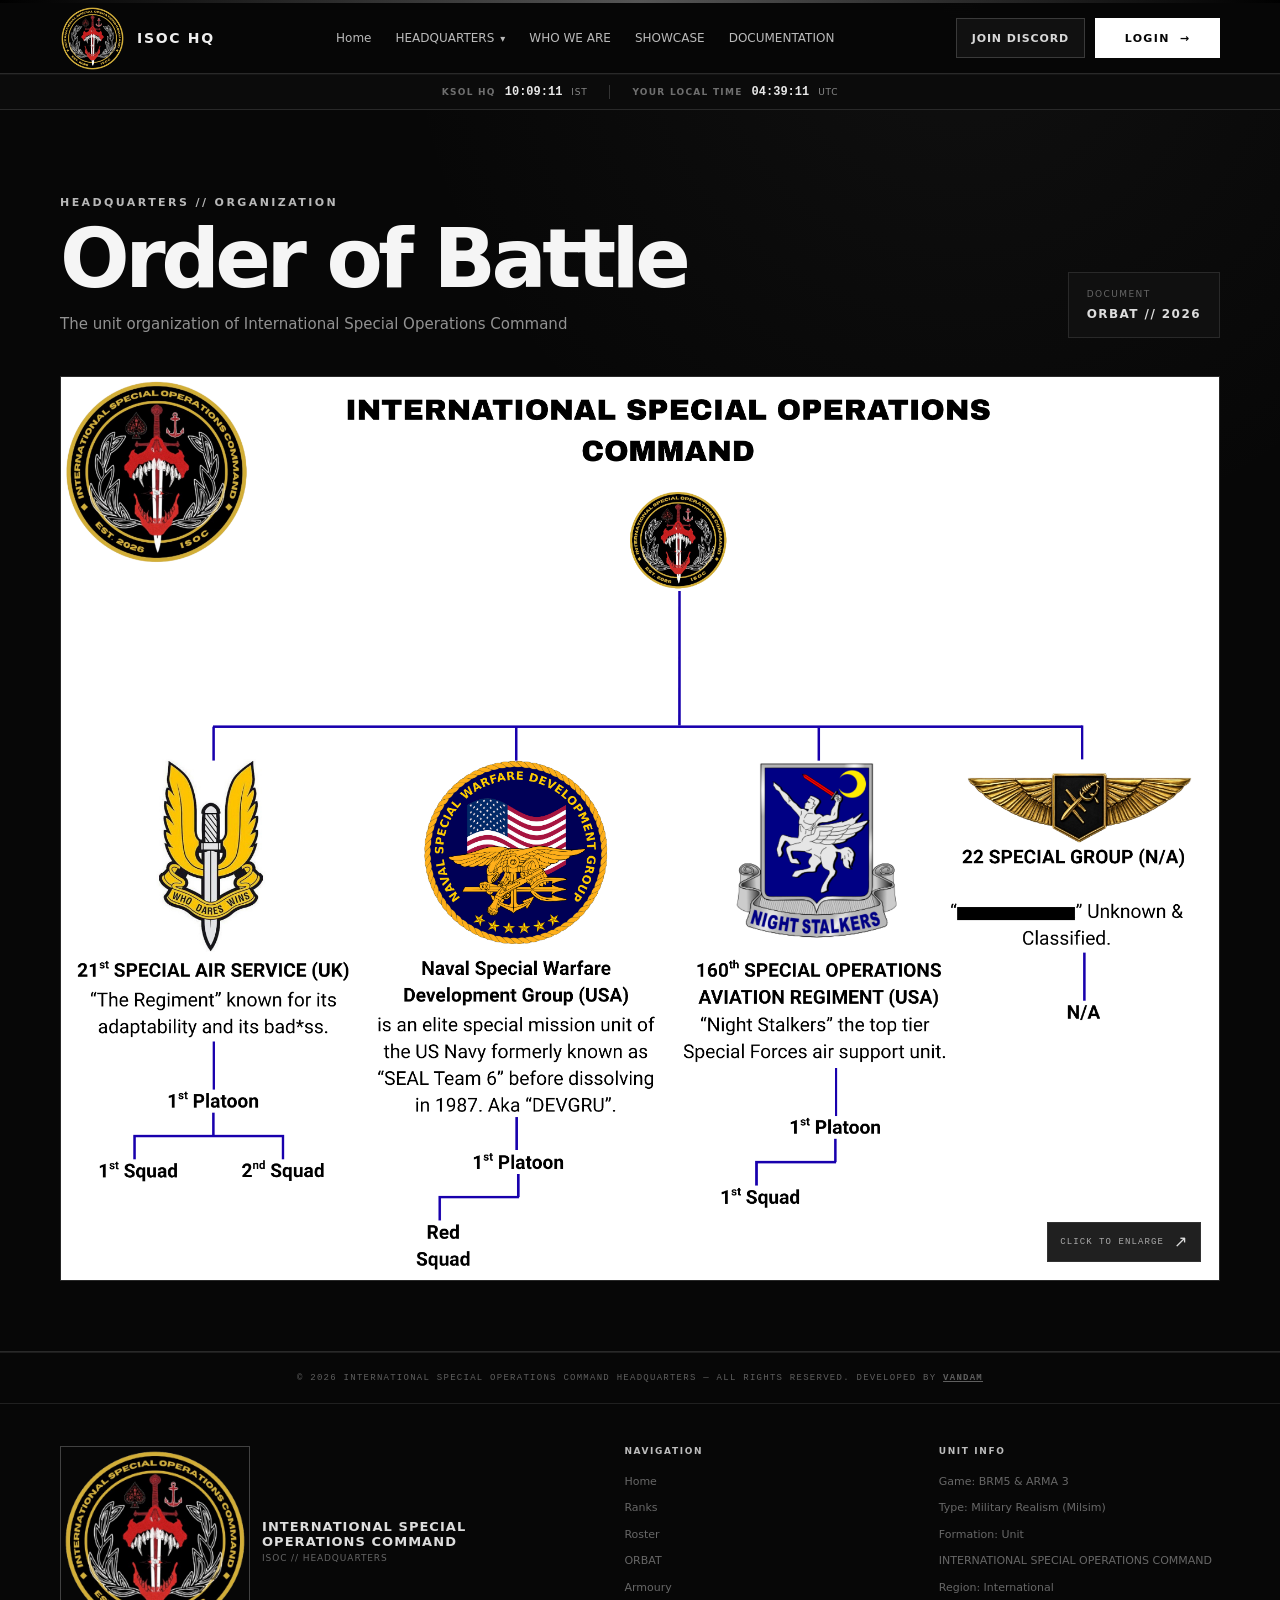
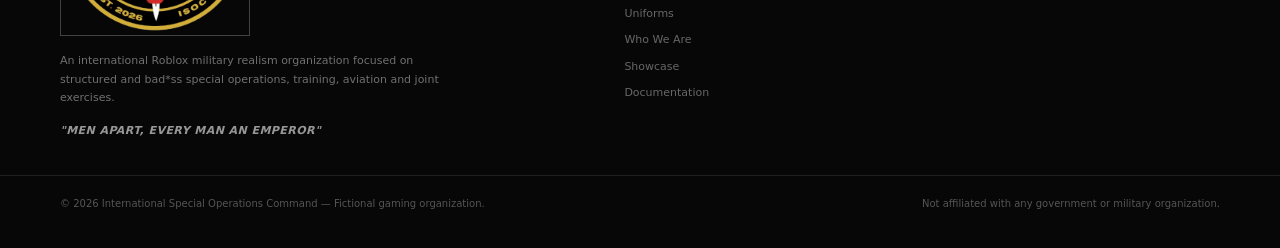
==== commit ae5b88c0: "v0.2" ====
--- a/appointments.html
+++ b/appointments.html
@@ -88,6 +88,7 @@
         </div>
       </div>
       <!-- <a href="help.html">HELP CENTRE</a> -->
+       <a href="who-we-are.html">WHO WE ARE</a>
       <a href="media.html">SHOWCASE</a>
       <a href="documentation.html">DOCUMENTATION</a>
     </div>
@@ -364,6 +365,9 @@
                 <!-- <a href="#">
                     Job Centre
                 </a> -->
+                <a href="who-we-are.html">
+                    Who We Are
+                </a>
                 <a href="media.html">
                     Showcase
                 </a>
